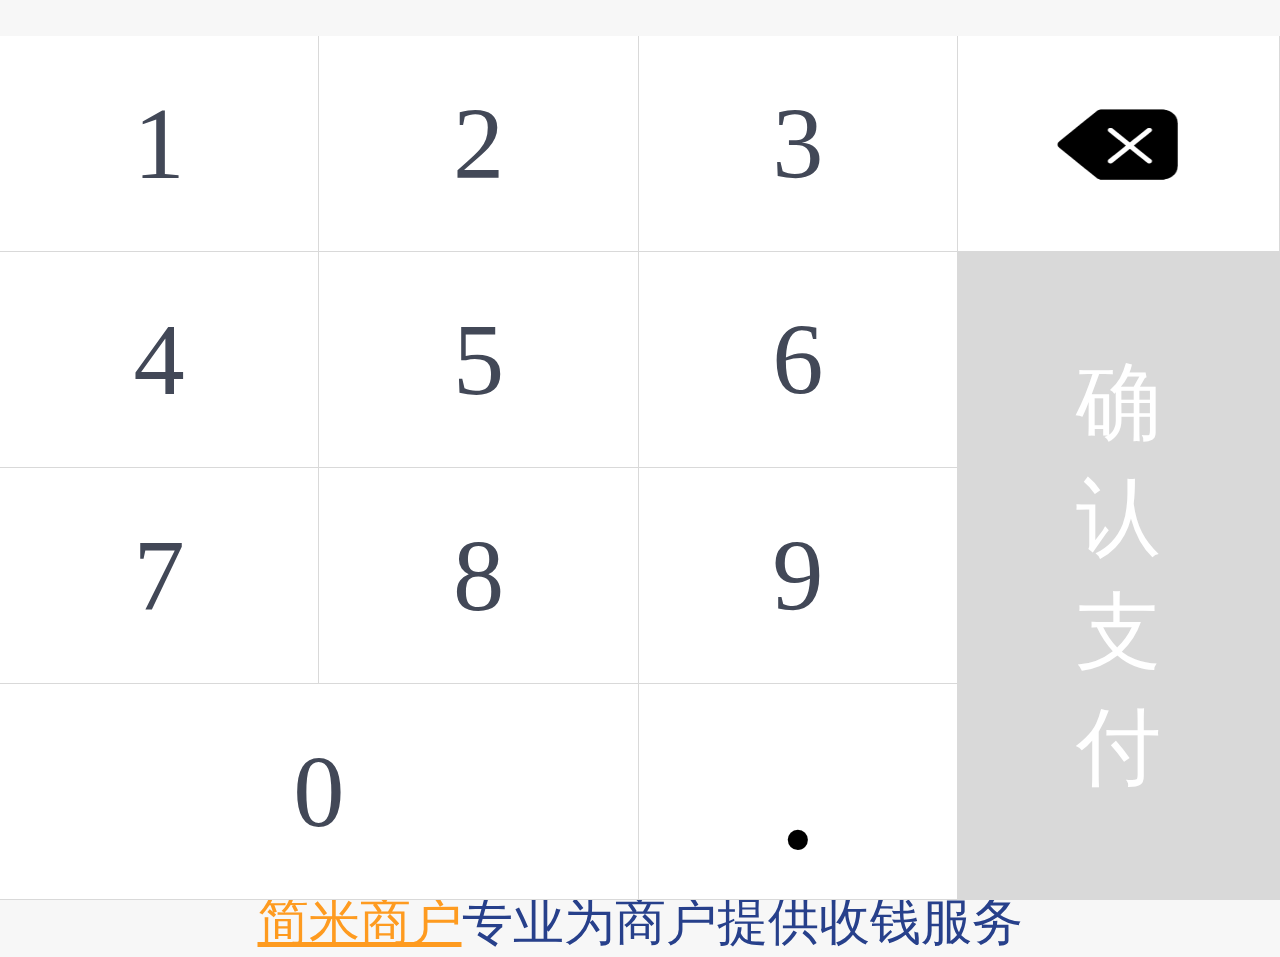
==== index.html @ 8f9f7073 "修改部分样式" ====
<!DOCTYPE html>
<html lang="en">
<head>
    <meta charset="utf-8">
    <meta content="initial-scale=1.0,maximum-scale=1.0,user-scalable=no" name="viewport">
    <meta content="yes" name="apple-mobile-web-app-capable">
    <meta content="black" name="apple-mobile-web-app-status-bar-style">
    <meta content="telephone=no" name="format-detection">
    <meta content="email=no" name="format-detection">
    <!--<link rel="stylesheet" href="https://act.weixin.qq.com/static/cdn/css/wepayui/0.1.1/wepayui.min.css">-->
    <link rel="stylesheet" href="./css/pay.css">
    <link rel="stylesheet" href="./css/keyboard.css">
    <title>向商户付款</title>
</head>
<!--
	通用说明：
	1.模块的隐藏添加class:hide;
	2.body标签默认绑定ontouchstart事件，激活所有按钮的:active效果
-->
<body ontouchstart class="weui-wepay-pay-wrap">
<div class="pay-top">
    <form>
        <div class="pay-shop-info">
            <div class="content">
                <img class="shop-logo" src="images/shop-logo.png" alt="商家logo">
                <div class="shop-name">简米科技</div>
                <div class="shop-category">
                    <span class="shop-category-1">门店</span>
                    <span class="shop-category-2">简米科技</span>
                </div>
            </div>
            <button class="add-msg">添加备注</button>
        </div>
        <div class="pay-input-money">
            <div class="input-left">
                <span>消费金额</span>
            </div>
            <div class="input-right">
                <span>￥</span>
                <label id="paymoney" type="text"></label>
            </div>
        </div>
    </form>
</div>
<div class="ad-placeholder">
    <p><a href="#">这里可能会出现一条广告</a></p>
</div>
<div class="about-us">
    <p><a href="#">简米商户</a>专业为商户提供收钱服务</p>
</div>
<div class="payinfo">
    <table cellspacing="0" cellpadding="0">
        <tr>
            <td class="paynum">1</td>
            <td class="paynum">2</td>
            <td class="paynum">3</td>
            <td id="pay-return">
                <div class="keybord-return"></div>
            </td>
        </tr>
        <tr>
            <td class="paynum">4</td>
            <td class="paynum">5</td>
            <td class="paynum">6</td>
            <td rowspan="3" class="pay">
                <a href="javascript:return false;">
                    <div class="a-pay">
                        <p>确认</p>
                        <p>支付</p>
                    </div>
                </a>
            </td>
        </tr>
        <tr>
            <td class="paynum">7</td>
            <td class="paynum">8</td>
            <td class="paynum">9</td>
        </tr>
        <tr>
            <td id="pay-zero" colspan="2" class="payzero">0</td>
            <td id="pay-float">.</td>
        </tr>
    </table>
</div>
</body>
<script src="./js/jquery.js"></script>
<script type="text/javascript">
    $(function(){
        $(".payinfo").slideDown();
        var $paymoney = $("#paymoney");
        // 大写金额
        var upperCaseMoney = $('.upper-case span');
        $("#paymoney").focus(function(){
            $(".payinfo").slideDown();
            document.activeElement.blur();
        });
        $(".paynum").each(function(){
            $(this).click(function(){
                if(($paymoney.text()).indexOf(".") != -1 && ($paymoney.text()).substring(($paymoney.text()).indexOf(".") + 1, ($paymoney.text()).length).length == 2){
                    return;
                }
                if($.trim($paymoney.text()) == "0"){
                    return;
                }
                if (parseInt($paymoney.text()) > 10000 && $paymoney.text().indexOf(".") == -1) {
                    return;
                }
                $('.pay').removeClass('pay-disabled').find('a').attr('href','pay-result.html');
                $paymoney.text($paymoney.text() + $(this).text());
                upperCaseMoney.text(digitUppercase($paymoney.text()));
            });
        });

        $("#pay-return").click(function(){
            $paymoney.text(($paymoney.text()).substring(0, ($paymoney.text()).length - 1));
            upperCaseMoney.text(digitUppercase($paymoney.text()));
            if (!$paymoney.text()) {
                upperCaseMoney.text('');
                $('.pay').addClass('pay-disabled').find('a').attr('href', 'javascript:return false;');
            }else{
                $('.pay').removeClass('pay-disabled').find('a').attr('href', 'javascript:return false;');
            }
        });

        $("#pay-zero").click(function(){
            if(($paymoney.text()).indexOf(".") != -1 && ($paymoney.text()).substring(($paymoney.text()).indexOf(".") + 1, ($paymoney.text()).length).length == 2){
                return;
            }
            if($.trim($paymoney.text()) == "0"){
                return;
            }
            if (parseInt($paymoney.text()) > 10000 && $paymoney.text().indexOf(".") == -1) {
                return;
            }
            $paymoney.text($paymoney.text() + $(this).text());
        });

        $("#pay-float").click(function(){
            if($.trim($paymoney.text()) == ""){
                return;
            }

            if(($paymoney.text()).indexOf(".") != -1){
                return;
            }

            if(($paymoney.text()).indexOf(".") != -1){
                return;
            }

            $paymoney.text($paymoney.text() + $(this).text());
        });
        if (!$paymoney.text()) {
            $('.pay').addClass('pay-disabled');
        }
    });
</script>
<!--自适应布局-->
<script>
    (function () {
        var designW = 750;  //设计稿宽
        var font_rate = 100;
        //适配
        document.getElementsByTagName("html")[0].style.fontSize = document.body.offsetWidth / designW * font_rate + "px";
        document.getElementsByTagName("body")[0].style.fontSize = document.body.offsetWidth / designW * font_rate + "px";

        //监测窗口大小变化
        window.addEventListener("onorientationchange" in window ? "orientationchange" : "resize", function () {
            document.getElementsByTagName("html")[0].style.fontSize = document.body.offsetWidth / designW * font_rate + "px";
            document.getElementsByTagName("body")[0].style.fontSize = document.body.offsetWidth / designW * font_rate + "px";
        }, false);
    })();
</script>

</html>
---- css/pay.css ----
* {
    padding: 0;
    margin: 0;
}
.pay-top {
    width: 100%;
    height: 3rem;
}
.pay-top form{
    width: 100%;
    height: 100%;
}
.pay-shop-info {
    margin-top: 0.4rem;
    margin-bottom: 0.4rem;
    margin-left: 0.3rem;
    margin-right: 0.3rem;
    display: flex;
}
.pay-shop-info .content {
    width: 50%;
    /*display: flex;*/
    width: 4rem;
    height: 1rem;
    margin: 0 auto;
}
.shop-logo{
    /*flex: 1;*/
    width: 0.8rem;
    height: 0.8rem;
    margin-top: 0.1rem;
    -webkit-border-radius: 50%;
    -moz-border-radius: 50%;
    border-radius: 50%;
    float: left;
}


.pay-shop-info .shop-name {
    flex: auto;
    height: 0.6rem;
    font-size: 0.35rem;
    line-height: 0.6rem;
    margin-left: 1rem;
    color: #2f323a;
}
.pay-shop-info .shop-category{
    height: 0.2rem;
    font-size: 0.15rem;
    line-height: 0.2rem;
    margin-left: 1rem;
}
.shop-category-1{
    background-color: #b2abad;
    color: #ECECEC;
    padding: 0.05rem;
    font-size: 0.2rem;
    border-radius: 0.15rem;
}
.shop-category-2{
    color: #7d7d7e;
    font-size: 0.2rem;
}
.add-msg{
    width: 40%;
    text-align: right;
    color: #fe9b20;
    border: none;
    background-color: transparent;
}
.pay-input-money {
    width: auto;
    height: 1.24rem;
    line-height: 1.24rem;
    margin: 0 0.3rem;
    border-radius: 0.2rem;
    /*-webkit-border-radius: 0.02rem;*/
    /*-moz-border-radius: 0.02rem;*/
    background: #fff;
}
.input-left {
    float: left;
    font-size: 0.25rem;
    color: #b2abad;
    padding-left: 0.24rem;
    border-radius: 0.1rem;
}
.input-right {
    font-size: 0.3rem;
    float: right;
    border-radius: 0.1rem;
}
.input-right label{
    display: inline-block;
    width: 2.3rem;
    font-size: 0.4rem;
}
.ad-placeholder{
    font-size: 0.3rem;
    text-align: center;
}
.ad-placeholder a{
    color: #27408B;
}
.about-us{
    text-align: center;
    font-size: 0.3rem;
    color: #27408B;
    margin-top: 1.4rem;
}
.about-us a{
    color: #fe9b20;
}
---- css/keyboard.css ----
@CHARSET "UTF-8";
html,body{
    background-color:#f7f7f7;
}
.payinfo{
    display:none;
}
.payinfo .paynum {
    font-size: 0.6rem;
    color: #424857;
}
/*记得写入职资料电子版*/
.payinfo .payzero {
    font-size: 0.6rem;
    color: #424857;
}
table{
    width:100%;
    height:50%;
    position:absolute;
    bottom:0;
    background-color:white;
    background-top:none;
}
table tr td{
    text-align:center;
    width: 1.88rem;
    height: 1.26rem;
    font-family: "Microsoft YaHei";
    font-weight: normal;
    border-right:1px solid #D9D9D9;
    border-bottom:1px solid #D9D9D9;
}
table tr td:active{
    background-color:#ECECEC;
}
.keybord-return{
    width: 1.88rem;
    height: 1.26rem;
    background:url(../images/keybord-return.png) no-repeat;
    background-size: 50% 50%;
    background-position: center;
}
.keybord-stop{background-image:url(../images/keybord-stop.png); background-size:90% 90%;}
.pay{
    color:#ffffff;
    font-size:0.5rem;
    background-color:#fe9b20;
}
.pay:active{
    background-color: #D9D9D9;
}
.pay a{
    display: block;
    position: relative;
    width: 100%;
    height: 100%;
    color: #fff;
    text-decoration: none;
}
.a-pay {
    position: absolute;
    top: 50%;
    left: 50%;
    -webkit-transform: translate(-50%, -50%);
    -o-transform: translate(-50%, -50%);
    -moz-transform: translate(-50%, -50%);
    transform: translate(-50%, -50%);
}
.pay-disabled {
    background-color: #D9D9D9;
}
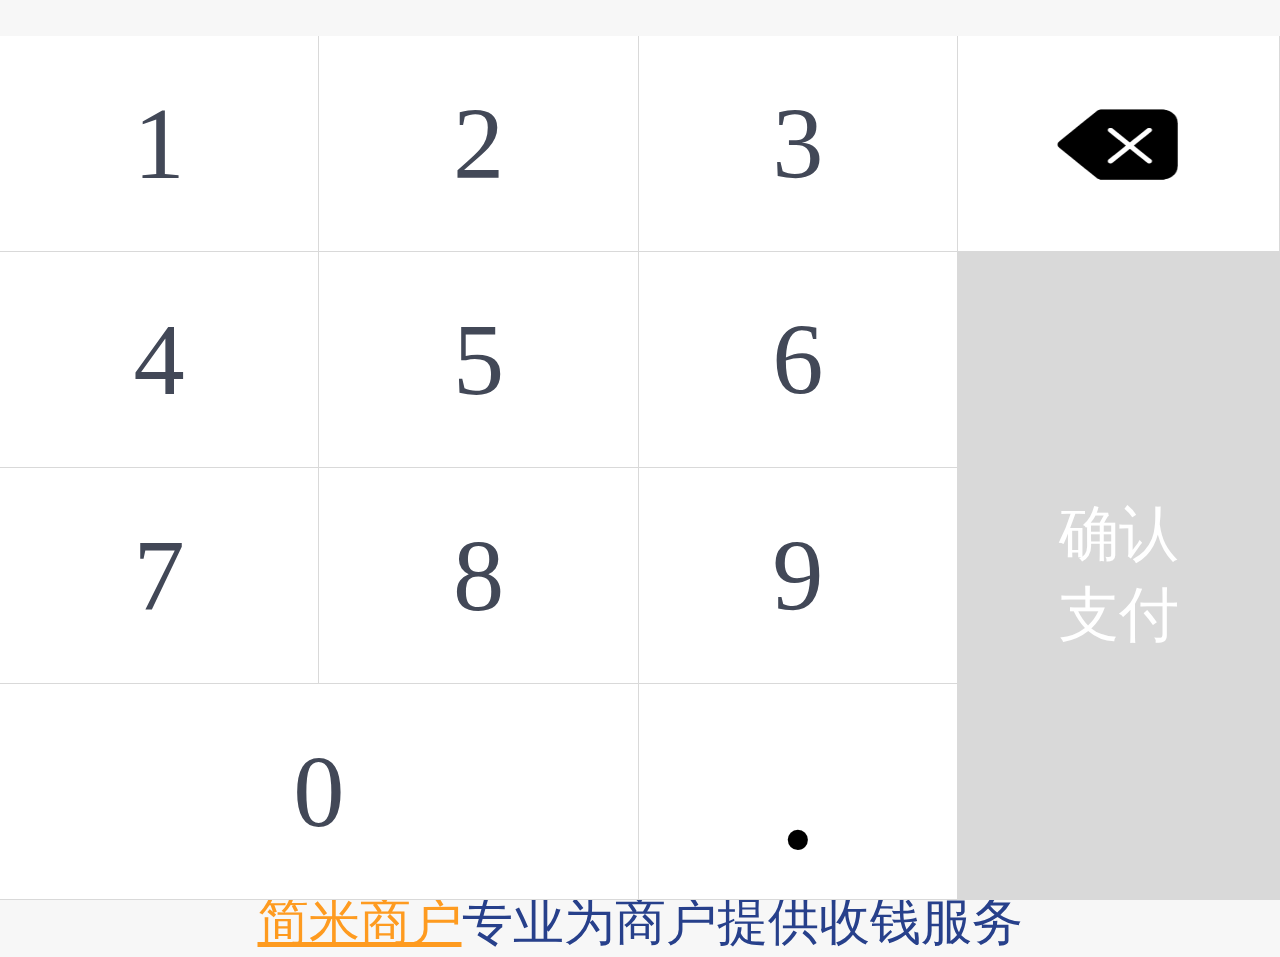
==== commit 3774eb85: "修改部分样式" ====
--- a/index.html
+++ b/index.html
@@ -94,6 +94,18 @@
             $(".payinfo").slideDown();
             document.activeElement.blur();
         });
+
+        $(".add-msg").click(function(){
+            var x;
+            var r=confirm("按下按钮!");
+            if (r==true){
+                x="你按下了\"确定\"按钮!";
+            }
+            else{
+                x="你按下了\"取消\"按钮!";
+            }
+        });
+
         $(".paynum").each(function(){
             $(this).click(function(){
                 if(($paymoney.text()).indexOf(".") != -1 && ($paymoney.text()).substring(($paymoney.text()).indexOf(".") + 1, ($paymoney.text()).length).length == 2){
--- a/css/pay.css
+++ b/css/pay.css
@@ -62,7 +62,7 @@
     font-size: 0.2rem;
 }
 .add-msg{
-    width: 40%;
+    width: auto;
     text-align: right;
     color: #fe9b20;
     border: none;
@@ -80,7 +80,7 @@
 }
 .input-left {
     float: left;
-    font-size: 0.25rem;
+    font-size: 0.3rem;
     color: #b2abad;
     padding-left: 0.24rem;
     border-radius: 0.1rem;
--- a/css/keyboard.css
+++ b/css/keyboard.css
@@ -44,12 +44,12 @@
 .keybord-stop{background-image:url(../images/keybord-stop.png); background-size:90% 90%;}
 .pay{
     color:#ffffff;
-    font-size:0.5rem;
+    font-size:0.35rem;
     background-color:#fe9b20;
 }
-.pay:active{
+/*.pay:active{
     background-color: #D9D9D9;
-}
+}*/
 .pay a{
     display: block;
     position: relative;
